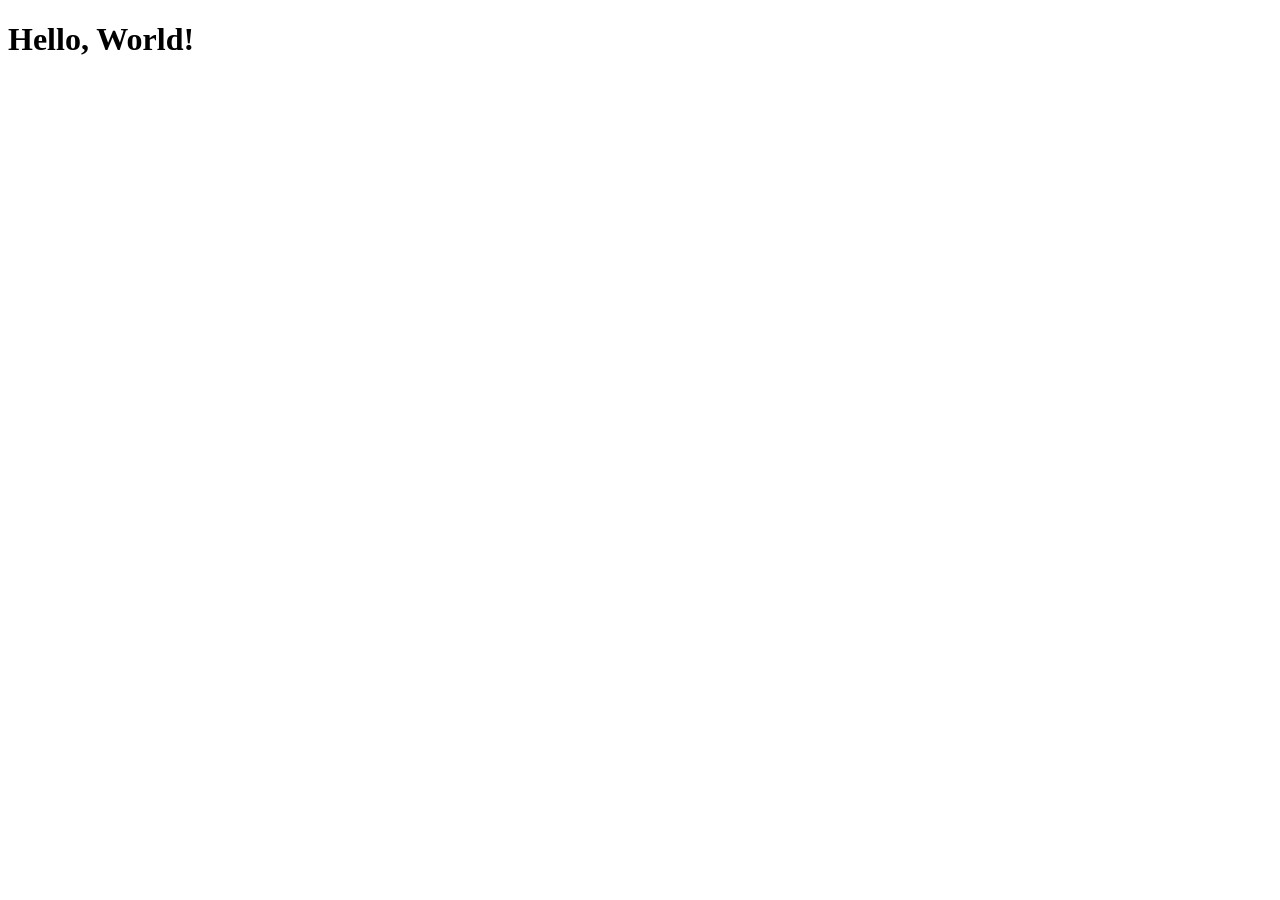
==== html/contact.html @ a5400f7d "init!!" ====
<!DOCTYPE html>
<html lang="en">
<head>
    <meta charset="UTF-8">
    <meta name="viewport" content="width=device-width, initial-scale=1.0">
    <meta http-equiv="X-UA-Compatible" content="ie=edge">
    <title>Document Title</title>
    <!-- Link external CSS files here -->
    <link rel="stylesheet" href="style.css">
</head>
<body>

    <!-- Visible website content goes here -->
    <h1>Hello, World!</h1>

    <!-- Link external JavaScript files here -->
    <script src="script.js"></script>
</body>
</html>
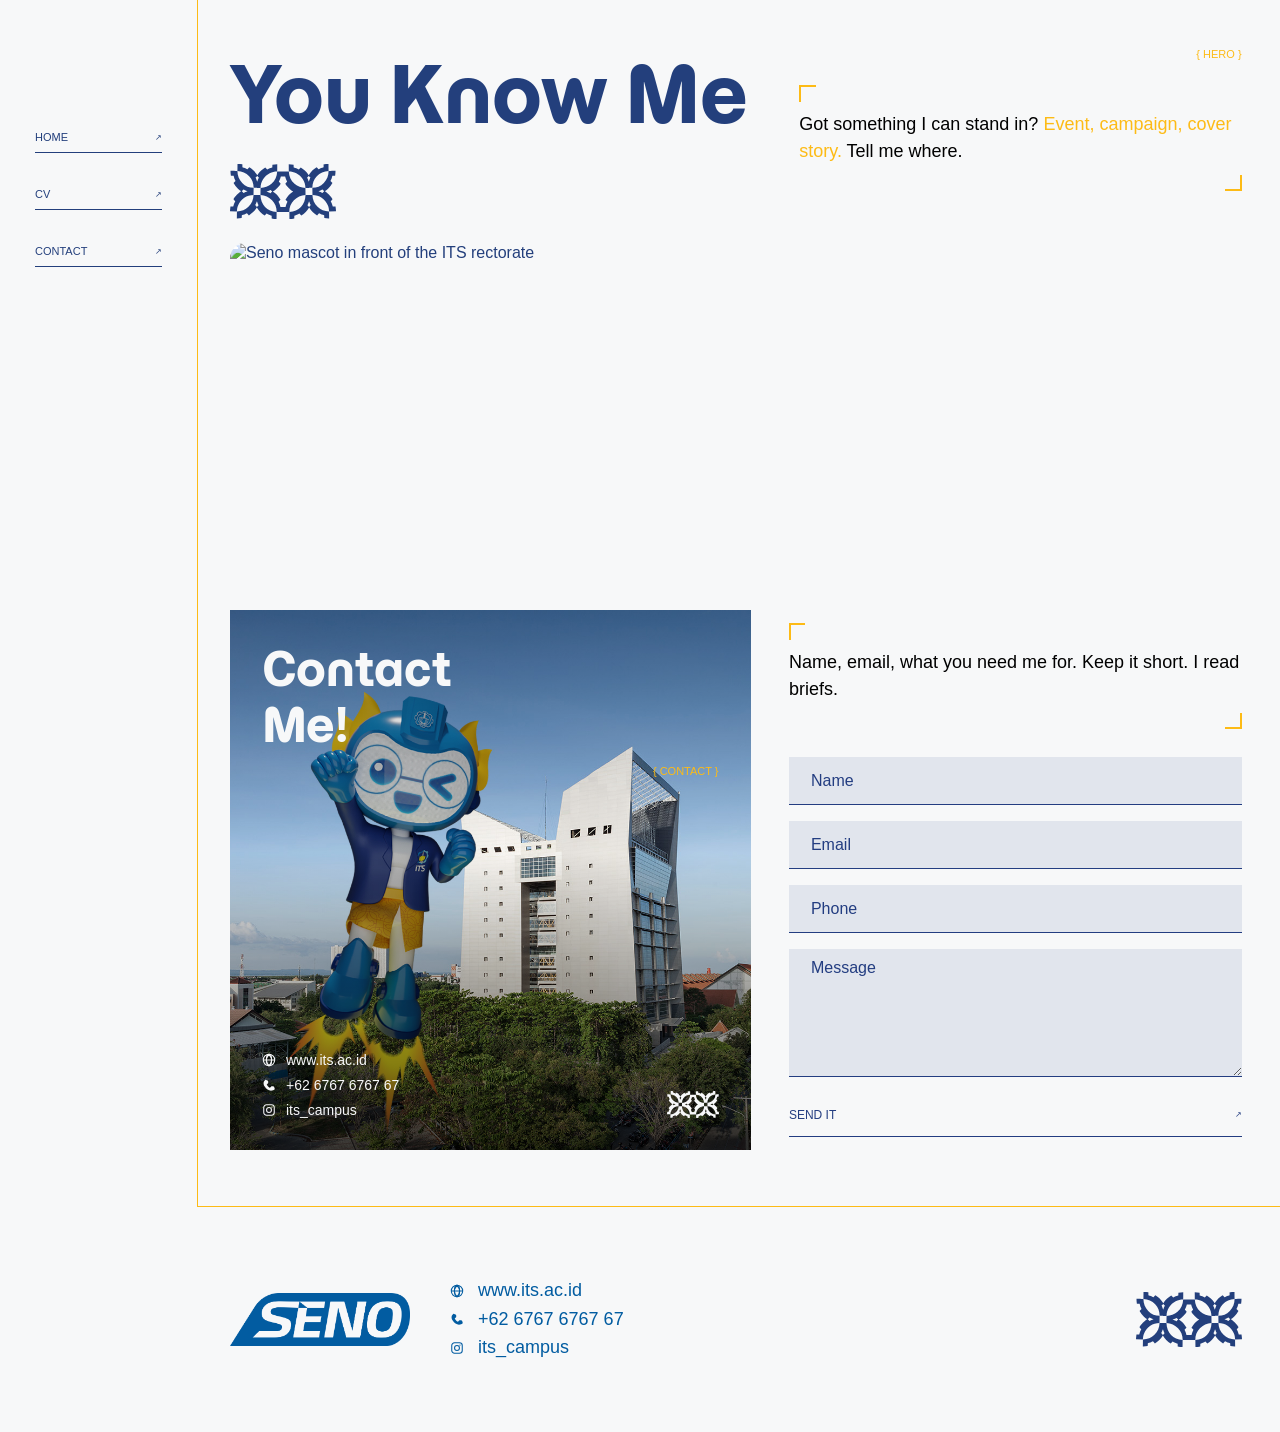
==== commit 2b7d44b7: "finish" ====
--- a/html/contact.html
+++ b/html/contact.html
@@ -3,17 +3,146 @@
 <head>
     <meta charset="UTF-8">
     <meta name="viewport" content="width=device-width, initial-scale=1.0">
-    <meta http-equiv="X-UA-Compatible" content="ie=edge">
-    <title>Document Title</title>
-    <!-- Link external CSS files here -->
-    <link rel="stylesheet" href="style.css">
+    <title>Contact | SENO</title>
+    <link rel="preconnect" href="https://fonts.googleapis.com">
+    <link rel="preconnect" href="https://fonts.gstatic.com" crossorigin>
+    <link href="https://fonts.googleapis.com/css2?family=Momo+Trust+Display&display=swap" rel="stylesheet">
+    <link rel="stylesheet" href="../css/contact.css">
 </head>
 <body>
+<nav class="side-nav" aria-label="Primary">
+    <a href="index.html">HOME</a>
+    <a href="cv.html">CV</a>
+    <a href="contact.html" aria-current="page">CONTACT</a>
+</nav>
+<div class="page">
+    <main>
+        <header class="hero">
+            <p class="section-tag">{ HERO }</p>
+            <h1 class="hero-title">You Know Me</h1>
+            <div class="quote">
+                <p>Got something I can stand in? <span class="accent">Event, campaign, cover story.</span> Tell me where.</p>
+            </div>
+            <div class="ornament ornament--hero" aria-hidden="true"></div>
+            <div class="hero-photo">
+                <img src="../asset/SENO w BG Rektorat.png" alt="Seno mascot in front of the ITS rectorate">
+            </div>
+        </header>
 
-    <!-- Visible website content goes here -->
-    <h1>Hello, World!</h1>
+        <section class="form-section" id="form">
+            <div class="form-visual">
+                <div class="form-photo">
+                    <img src="../asset/SENO w BG RC.jpg" alt="Seno mascot on the ITS campus">
+                </div>
+                <div class="form-photo-overlay" aria-hidden="true"></div>
+                <h2 class="form-title">Contact<br>Me!</h2>
+                <p class="form-tag">{ CONTACT }</p>
+                <ul class="form-contact">
+                    <li>
+                        <svg viewBox="0 0 16 16" aria-hidden="true"><circle cx="8" cy="8" r="6.5" fill="none" stroke="currentColor" stroke-width="1.2"/><ellipse cx="8" cy="8" rx="3" ry="6.5" fill="none" stroke="currentColor" stroke-width="1.2"/><path d="M1.5 8h13M8 1.5c2 2.4 3 4.4 3 6.5s-1 4.1-3 6.5C6 12.1 5 10.1 5 8s1-4.1 3-6.5z" fill="none" stroke="currentColor" stroke-width="1.2"/></svg>
+                        <a href="https://www.its.ac.id">www.its.ac.id</a>
+                    </li>
+                    <li>
+                        <svg viewBox="0 0 16 16" aria-hidden="true"><path d="M3.2 2.8c.3-.6.9-.8 1.5-.6l1.6.6c.5.2.8.7.8 1.2v1.4c0 .4-.2.8-.5 1L5.4 7.5c.8 1.6 2.1 2.9 3.7 3.7l1.1-1.2c.3-.3.7-.5 1.1-.5h1.4c.5 0 1 .3 1.2.8l.6 1.6c.2.6 0 1.2-.6 1.5l-1.2.6c-3.4 1.6-7.3-.4-9.6-4.2C1.2 7.3 1.6 3.8 3.2 2.8z" fill="currentColor"/></svg>
+                        <a href="tel:+626****6767">+62 6767 6767 67</a>
+                    </li>
+                    <li>
+                        <svg viewBox="0 0 16 16" aria-hidden="true"><rect x="2" y="2" width="12" height="12" rx="3.2" fill="none" stroke="currentColor" stroke-width="1.2"/><circle cx="8" cy="8" r="2.8" fill="none" stroke="currentColor" stroke-width="1.2"/><circle cx="11.4" cy="4.6" r="0.7" fill="currentColor"/></svg>
+                        <a href="https://instagram.com/its_campus">its_campus</a>
+                    </li>
+                </ul>
+                <img class="form-motif" src="../asset/Motif.svg" alt="">
+            </div>
+            <form class="contact-form" action="#" method="post">
+                <div class="form-quote">
+                    <p>Name, email, what you need me for. Keep it short. I read briefs.</p>
+                </div>
+                <label class="form-field form-field--name" for="name">
+                    <span class="field-label">Name</span>
+                    <input type="text" id="name" name="name" autocomplete="name" placeholder="Name" required>
+                </label>
+                <label class="form-field form-field--email" for="email">
+                    <span class="field-label">Email</span>
+                    <input type="email" id="email" name="email" autocomplete="email" placeholder="Email" required>
+                </label>
+                <label class="form-field form-field--phone" for="phone">
+                    <span class="field-label">Phone</span>
+                    <input type="tel" id="phone" name="phone" autocomplete="tel" placeholder="Phone">
+                </label>
+                <label class="form-field form-field--message" for="message">
+                    <span class="field-label">Message</span>
+                    <textarea id="message" name="message" rows="3" placeholder="Message"></textarea>
+                </label>
+                <button class="submit-btn" type="submit">SEND IT</button>
+            </form>
+        </section>
+    </main>
 
-    <!-- Link external JavaScript files here -->
-    <script src="script.js"></script>
+    <footer>
+        <img class="wordmark" src="../asset/Wordmark Satu Warna 3.png" alt="SENO">
+        <ul class="footer-contact">
+            <li>
+                <svg viewBox="0 0 16 16" aria-hidden="true"><circle cx="8" cy="8" r="6.5" fill="none" stroke="currentColor" stroke-width="1.2"/><ellipse cx="8" cy="8" rx="3" ry="6.5" fill="none" stroke="currentColor" stroke-width="1.2"/><path d="M1.5 8h13M8 1.5c2 2.4 3 4.4 3 6.5s-1 4.1-3 6.5C6 12.1 5 10.1 5 8s1-4.1 3-6.5z" fill="none" stroke="currentColor" stroke-width="1.2"/></svg>
+                <a href="https://www.its.ac.id">www.its.ac.id</a>
+            </li>
+            <li>
+                <svg viewBox="0 0 16 16" aria-hidden="true"><path d="M3.2 2.8c.3-.6.9-.8 1.5-.6l1.6.6c.5.2.8.7.8 1.2v1.4c0 .4-.2.8-.5 1L5.4 7.5c.8 1.6 2.1 2.9 3.7 3.7l1.1-1.2c.3-.3.7-.5 1.1-.5h1.4c.5 0 1 .3 1.2.8l.6 1.6c.2.6 0 1.2-.6 1.5l-1.2.6c-3.4 1.6-7.3-.4-9.6-4.2C1.2 7.3 1.6 3.8 3.2 2.8z" fill="currentColor"/></svg>
+                <a href="tel:+626****6767">+62 6767 6767 67</a>
+            </li>
+            <li>
+                <svg viewBox="0 0 16 16" aria-hidden="true"><rect x="2" y="2" width="12" height="12" rx="3.2" fill="none" stroke="currentColor" stroke-width="1.2"/><circle cx="8" cy="8" r="2.8" fill="none" stroke="currentColor" stroke-width="1.2"/><circle cx="11.4" cy="4.6" r="0.7" fill="currentColor"/></svg>
+                <a href="https://instagram.com/its_campus">its_campus</a>
+            </li>
+        </ul>
+        <div class="footer-motif" aria-hidden="true"></div>
+    </footer>
+</div>
+<script>
+    const nav = document.querySelector(".side-nav");
+    const page = document.querySelector(".page");
+    const footer = document.querySelector("footer");
+    const START = 123;
+    const FOOTER_PAD = 41;
+    const NAV_H = 30 * 3 + 27 * 2;
+
+    function apply(dy) {
+        nav.style.left = Math.max(12, page.getBoundingClientRect().left + 35) + "px";
+        nav.style.transform = "translate3d(0," + dy + "px,0)";
+    }
+
+    function measure() {
+        if (window.matchMedia("(max-width: 900px)").matches) {
+            nav.style.left = "";
+            nav.style.transform = "";
+            return;
+        }
+
+        const footerBox = footer.getBoundingClientRect();
+        const maxScroll = document.documentElement.scrollHeight - window.innerHeight;
+        const p = maxScroll > 0 ? window.scrollY / maxScroll : 0;
+        const dockDocY = footerBox.top + window.scrollY + FOOTER_PAD;
+        const travelViewY = START + (dockDocY - START) * p - window.scrollY;
+        const dockY = footerBox.top + FOOTER_PAD - START;
+        const navHeight = nav.offsetHeight || NAV_H;
+        const maxViewY = window.innerHeight - navHeight;
+        const approachY = Math.min(Math.max(travelViewY, 0), maxViewY);
+        const visibleFooter = window.innerHeight - footerBox.top;
+        let t = Math.max(0, Math.min(1, visibleFooter / (FOOTER_PAD + navHeight)));
+        t = t * t * (3 - 2 * t);
+        const viewY = approachY + (START + dockY - approachY) * t;
+        apply((t < 1 ? Math.min(viewY, maxViewY) : viewY) - START);
+    }
+
+    function loop() {
+        measure();
+        requestAnimationFrame(loop);
+    }
+
+    measure();
+    requestAnimationFrame(loop);
+    addEventListener("scroll", measure, { passive: true });
+    addEventListener("resize", measure);
+    addEventListener("load", measure);
+</script>
 </body>
 </html>
--- a/css/contact.css
+++ b/css/contact.css
@@ -0,0 +1,748 @@
+*,
+*::before,
+*::after {
+  box-sizing: border-box;
+  margin: 0;
+  padding: 0;
+}
+
+html,
+body {
+  background: #f7f8f9;
+  overflow-x: visible;
+}
+
+body {
+  color: #233f7c;
+  font-family: "Google Sans", Inter, "Segoe UI", sans-serif;
+  line-height: 1.2;
+}
+
+.page {
+  position: relative;
+  width: 1440px;
+  max-width: 100%;
+  margin: 0 auto;
+}
+
+img {
+  display: block;
+  max-width: 100%;
+}
+
+a {
+  color: inherit;
+  text-decoration: none;
+}
+
+.side-nav {
+  position: fixed;
+  left: 35px;
+  top: 123px;
+  z-index: 9999;
+  display: flex;
+  flex-direction: column;
+  gap: 27px;
+  width: 127px;
+  overflow: visible;
+  pointer-events: auto;
+}
+
+.side-nav a {
+  display: flex;
+  align-items: center;
+  justify-content: space-between;
+  height: 30px;
+  color: #233f7c;
+  font-size: 11px;
+  font-weight: 400;
+  line-height: 1.2;
+  text-decoration: none;
+  border-bottom: 1px solid #233f7c;
+  transition: color 0.2s ease, border-color 0.2s ease;
+}
+
+.side-nav a::after {
+  content: "↗";
+  font-size: 8px;
+  line-height: 1;
+}
+
+.side-nav a:hover,
+.side-nav a:focus-visible {
+  color: #127bbe;
+  border-bottom-color: #fdbb16;
+}
+
+.side-nav a:active {
+  color: #fdbb16;
+}
+
+main,
+footer {
+  position: relative;
+  z-index: 0;
+}
+
+main::before {
+  content: "";
+  position: absolute;
+  top: 0;
+  bottom: 0;
+  left: 0;
+  width: 198px;
+  background: #f7f8f9;
+  border-right: 1px solid #fdbb16;
+  z-index: 10;
+  pointer-events: none;
+}
+
+.accent {
+  color: #fdbb16;
+}
+
+/* ---------- Hero (Figma 19:9636) ---------- */
+
+.hero {
+  position: relative;
+  height: 848px;
+  min-height: 848px;
+}
+
+.hero .section-tag {
+  position: absolute;
+  left: 1257px;
+  top: 67px;
+  width: 85px;
+  margin: 0;
+  color: #fdbb16;
+  font-size: 11px;
+  line-height: 1.2;
+  text-align: center;
+  z-index: 11;
+}
+
+.hero-title {
+  position: absolute;
+  left: 304px;
+  top: 67px;
+  width: 513px;
+  margin: 0;
+  color: #233f7c;
+  font-family: "Momo Trust Display", Georgia, serif;
+  font-size: 92px;
+  font-weight: 400;
+  line-height: 1.2;
+}
+
+.quote {
+  position: absolute;
+  left: 985px;
+  top: 173px;
+  width: 365px;
+  height: 103px;
+  box-sizing: border-box;
+}
+
+.quote p {
+  margin: 26px 0 0;
+  color: #000;
+  font-size: 18px;
+  line-height: 1.2;
+  text-align: justify;
+}
+
+.quote::before,
+.quote::after,
+.form-quote::before,
+.form-quote::after {
+  content: "";
+  position: absolute;
+  width: 16.5px;
+  height: 16.5px;
+  border: 2px solid #fdbb16;
+}
+
+.quote::before,
+.form-quote::before {
+  top: 0;
+  left: 0;
+  border-right: 0;
+  border-bottom: 0;
+}
+
+.quote::after,
+.form-quote::after {
+  right: 0;
+  bottom: 0;
+  border-left: 0;
+  border-top: 0;
+}
+
+.ornament--hero {
+  position: absolute;
+  left: 304px;
+  top: 369px;
+  width: 106px;
+  height: 55px;
+  background-color: #233f7c;
+  -webkit-mask: url("../asset/Motif.svg") center / contain no-repeat;
+  mask: url("../asset/Motif.svg") center / contain no-repeat;
+}
+
+.hero-photo {
+  position: absolute;
+  left: 304px;
+  top: 465px;
+  width: 1046px;
+  height: 297px;
+  border-radius: 15px;
+  overflow: hidden;
+}
+
+.hero-photo img {
+  position: absolute;
+  left: 0;
+  top: -43.91%;
+  width: 100%;
+  height: 198.11%;
+  max-width: none;
+  object-fit: cover;
+}
+
+/* ---------- Form (Figma 19:9669) ---------- */
+
+.form-section {
+  position: relative;
+  height: 620px;
+  min-height: 620px;
+  background: #f7f8f9;
+}
+
+.form-visual {
+  position: absolute;
+  left: 197px;
+  top: 0;
+  width: 618px;
+  height: 620px;
+  overflow: visible;
+}
+
+.form-photo {
+  position: absolute;
+  inset: 0;
+  overflow: hidden;
+}
+
+.form-photo img {
+  position: absolute;
+  left: -6.63%;
+  top: 0;
+  width: 175.92%;
+  height: 131.4%;
+  max-width: none;
+  object-fit: cover;
+  object-position: 70% 20%;
+}
+
+.form-photo-overlay {
+  position: absolute;
+  inset: 0;
+  background: rgba(0, 0, 0, 0.2);
+  pointer-events: none;
+}
+
+.form-title {
+  position: absolute;
+  left: 85px;
+  top: 27px;
+  width: 405px;
+  margin: 0;
+  color: #f7f8f9;
+  font-family: "Momo Trust Display", Georgia, serif;
+  font-size: 69px;
+  font-weight: 400;
+  line-height: 1.2;
+  z-index: 2;
+}
+
+.form-tag {
+  position: absolute;
+  left: 534px;
+  top: 112px;
+  width: 85px;
+  margin: 0;
+  color: #fdbb16;
+  font-size: 11px;
+  line-height: 1.2;
+  text-align: center;
+  z-index: 2;
+}
+
+.form-contact {
+  position: absolute;
+  left: 164px;
+  top: 509px;
+  z-index: 2;
+  display: flex;
+  flex-direction: column;
+  gap: 7px;
+  list-style: none;
+}
+
+.form-contact li {
+  display: flex;
+  align-items: center;
+  gap: 14px;
+  color: #f7f8f9;
+  font-size: 18px;
+  line-height: 1.2;
+}
+
+.form-contact svg {
+  width: 14px;
+  height: 14px;
+  flex-shrink: 0;
+}
+
+.form-contact a {
+  color: inherit;
+  text-decoration: none;
+  transition: color 0.2s ease;
+}
+
+.form-contact a:hover,
+.form-contact a:focus-visible {
+  color: #fdbb16;
+}
+
+.form-motif {
+  position: absolute;
+  left: 448px;
+  top: 533px;
+  width: 106px;
+  height: 55px;
+  z-index: 2;
+  pointer-events: none;
+}
+
+.contact-form {
+  position: absolute;
+  left: 923px;
+  top: 0;
+  width: 427px;
+  height: 620px;
+}
+
+.form-quote {
+  position: absolute;
+  left: 0;
+  top: 94px;
+  width: 427px;
+  height: 103px;
+  margin: 0;
+}
+
+.form-quote p {
+  margin: 26px 0 0;
+  color: #000;
+  font-size: 18px;
+  line-height: 1.2;
+  text-align: justify;
+}
+
+.form-field {
+  position: absolute;
+  left: 0;
+  display: block;
+  width: 427px;
+  height: 41px;
+  background: rgba(35, 61, 129, 0.1);
+  color: #233d81;
+}
+
+/* Keep an accessible label after the placeholder disappears during typing. */
+.field-label {
+  position: absolute;
+  width: 1px;
+  height: 1px;
+  overflow: hidden;
+  clip-path: inset(50%);
+  white-space: nowrap;
+}
+
+.form-field--name {
+  top: 275px;
+}
+
+.form-field--email {
+  top: 322px;
+}
+
+.form-field--phone {
+  top: 369px;
+}
+
+.form-field--message {
+  top: 416px;
+  height: 77px;
+}
+
+.form-field input,
+.form-field textarea {
+  display: block;
+  width: 100%;
+  height: 100%;
+  min-width: 0;
+  padding: 8px 22px;
+  border: 0;
+  border-bottom: 1px solid #233d81;
+  border-radius: 0;
+  background: transparent;
+  color: #233d81;
+  font-family: inherit;
+  font-size: 16px;
+  line-height: 1.4;
+  resize: none;
+}
+
+.form-field input::placeholder,
+.form-field textarea::placeholder { color: #233d81; opacity: 1; }
+
+.form-field input:focus-visible,
+.form-field textarea:focus-visible {
+  outline: 2px solid #fdbb16;
+  outline-offset: 2px;
+}
+
+.form-field input:hover,
+.form-field textarea:hover,
+.form-field input:focus-visible,
+.form-field textarea:focus-visible {
+  border-bottom-color: #fdbb16;
+}
+
+.submit-btn {
+  position: absolute;
+  left: 0;
+  top: 530px;
+  display: flex;
+  align-items: center;
+  justify-content: space-between;
+  width: 427px;
+  height: 30px;
+  padding: 0;
+  border: 0;
+  border-bottom: 1px solid #233d81;
+  background: transparent;
+  color: #233d81;
+  font-family: inherit;
+  font-size: 11px;
+  line-height: 1.2;
+  cursor: pointer;
+  transition: color 0.2s ease, border-color 0.2s ease;
+}
+
+.submit-btn::after {
+  content: "↗";
+  font-size: 8px;
+}
+
+.submit-btn:hover,
+.submit-btn:focus-visible {
+  color: #fdbb16;
+  border-bottom-color: #fdbb16;
+}
+
+/* ---------- Footer (same as HOME) ---------- */
+
+footer {
+  position: relative;
+  min-height: 226px;
+  background: #f7f8f9;
+}
+
+footer::before {
+  content: "";
+  position: absolute;
+  top: 0;
+  left: 197px;
+  right: 0;
+  height: 1px;
+  background: #fdbb16;
+}
+
+.wordmark {
+  position: absolute;
+  left: 282px;
+  top: 82px;
+  width: 213px;
+  height: 62px;
+  object-fit: contain;
+}
+
+.footer-contact {
+  position: absolute;
+  left: 624px;
+  top: 73px;
+  display: flex;
+  flex-direction: column;
+  gap: 7px;
+  list-style: none;
+}
+
+.footer-contact li {
+  display: flex;
+  align-items: center;
+  gap: 14px;
+  color: #025ca1;
+  font-size: 18px;
+  line-height: 1.2;
+}
+
+.footer-contact svg {
+  width: 14px;
+  height: 14px;
+  flex-shrink: 0;
+}
+
+.footer-contact a {
+  color: inherit;
+  text-decoration: none;
+  transition: color 0.2s ease;
+}
+
+.footer-contact a:hover,
+.footer-contact a:focus-visible {
+  color: #fdbb16;
+}
+
+.footer-motif {
+  position: absolute;
+  left: 1243px;
+  top: 163px;
+  width: 106px;
+  height: 63px;
+  background-color: #233f7c;
+  -webkit-mask: url("../asset/Motif.svg") center / contain no-repeat;
+  mask: url("../asset/Motif.svg") center / contain no-repeat;
+}
+
+/* Fluid layout below the 1440px Figma artboard; desktop artwork stays intact. */
+@media (max-width: 1439px) {
+  .page {
+    --gutter: clamp(20px, 3vw, 48px);
+    --content-inset: 230px;
+    width: 100%;
+    display: block;
+    padding: 0;
+    overflow: visible;
+  }
+
+  main::before {
+    left: 0;
+    width: 198px;
+  }
+
+  footer {
+    display: flex;
+    flex-wrap: wrap;
+    align-items: center;
+    gap: 24px 40px;
+    min-height: 226px;
+    margin: 0;
+    padding: 41px var(--gutter) 41px var(--content-inset);
+  }
+
+  footer::before { left: 197px; }
+
+  .wordmark,
+  .footer-contact,
+  .footer-motif {
+    position: static;
+    inset: auto;
+    margin: 0;
+  }
+
+  .wordmark { width: 180px; height: auto; }
+  .footer-contact { min-width: 0; }
+  .footer-contact a { overflow-wrap: anywhere; }
+  .footer-motif { margin-left: auto; flex-shrink: 0; }
+
+  .hero {
+    display: grid;
+    grid-template-columns: minmax(0, 1.2fr) minmax(0, 1fr);
+    grid-template-areas: "title tag" "title quote" "motif quote" "photo photo";
+    gap: 24px clamp(24px, 3vw, 48px);
+    height: auto;
+    min-height: 0;
+    padding: 48px var(--gutter) 56px var(--content-inset);
+  }
+
+  .hero .section-tag,
+  .hero-title,
+  .hero .quote,
+  .ornament--hero,
+  .hero-photo {
+    position: relative;
+    inset: auto;
+    width: auto;
+    min-width: 0;
+    max-width: 100%;
+    height: auto;
+    margin: 0;
+  }
+
+  .hero .section-tag { grid-area: tag; justify-self: end; }
+  .hero-title { grid-area: title; font-size: clamp(40px, 6vw, 80px); }
+  .hero .quote { grid-area: quote; align-self: start; }
+  .ornament--hero { grid-area: motif; width: 106px; height: 55px; }
+  .hero-photo { grid-area: photo; width: 100%; aspect-ratio: 1046 / 297; }
+  .hero-photo img { inset: 0; width: 100%; height: 100%; object-fit: cover; object-position: center 40%; }
+
+  .hero .quote,
+  .form-quote { padding: 26px 0; }
+  .hero .quote p,
+  .form-quote p { margin: 0; line-height: 1.5; text-align: left; }
+
+  .form-section {
+    display: grid;
+    grid-template-columns: minmax(0, 1.15fr) minmax(0, 1fr);
+    gap: clamp(24px, 3vw, 48px);
+    align-items: center;
+    height: auto;
+    min-height: 0;
+    padding: 24px var(--gutter) 56px var(--content-inset);
+  }
+
+  .form-visual {
+    position: relative;
+    inset: auto;
+    display: grid;
+    grid-template-columns: minmax(0, 1fr) auto;
+    grid-template-rows: auto auto minmax(180px, 1fr) auto;
+    gap: 12px;
+    min-width: 0;
+    width: 100%;
+    height: auto;
+    min-height: 540px;
+    padding: clamp(20px, 2.5vw, 32px);
+    overflow: visible;
+  }
+
+  .form-photo img {
+    inset: 0;
+    width: 100%;
+    height: 100%;
+    object-fit: cover;
+    object-position: 25% center;
+  }
+
+  .form-photo-overlay {
+    background: linear-gradient(180deg, rgba(0, 0, 0, .25), transparent 45%, rgba(0, 0, 0, .65));
+  }
+
+  .form-title,
+  .form-tag,
+  .form-contact,
+  .form-motif {
+    position: relative;
+    inset: auto;
+    width: auto;
+    height: auto;
+    margin: 0;
+    min-width: 0;
+  }
+
+  .form-title { grid-area: 1 / 1 / 2 / -1; font-size: clamp(32px, 3.6vw, 52px); }
+  .form-tag { grid-area: 2 / 1 / 3 / -1; justify-self: end; }
+  .form-contact { grid-area: 4 / 1; gap: 8px; }
+  .form-contact li { font-size: 14px; gap: 10px; }
+  .form-contact a { overflow-wrap: anywhere; }
+  .form-motif { grid-area: 4 / 2; align-self: end; width: 52px; }
+
+  .contact-form {
+    position: static;
+    inset: auto;
+    display: flex;
+    flex-direction: column;
+    gap: 16px;
+    min-width: 0;
+    width: 100%;
+    height: auto;
+  }
+
+  .form-quote,
+  .form-field,
+  .submit-btn {
+    position: relative;
+    inset: auto;
+    width: 100%;
+    max-width: 100%;
+    height: auto;
+    margin: 0;
+  }
+
+  .form-quote { margin-bottom: 12px; }
+  .form-field input { min-height: 48px; }
+  .form-field textarea { min-height: 128px; resize: vertical; }
+  .submit-btn { min-height: 44px; font-size: 12px; }
+}
+
+@media (max-width: 900px) {
+  html { scroll-padding-top: 85px; }
+
+  .page {
+    --content-inset: var(--gutter);
+    padding-top: 65px;
+  }
+
+  main::before { display: none; }
+
+  .side-nav {
+    top: 0;
+    left: 0;
+    width: 100%;
+    min-height: 65px;
+    flex-direction: row;
+    justify-content: center;
+    gap: 12px;
+    padding: 10px 16px;
+    background: #f7f8f9;
+    border-bottom: 1px solid #fdbb16;
+  }
+
+  .side-nav a {
+    flex: 1;
+    min-width: 0;
+    height: 44px;
+    justify-content: center;
+    gap: 6px;
+    font-size: 12px;
+  }
+
+  footer::before { left: var(--gutter); }
+}
+
+@media (max-width: 600px) {
+  .page { --gutter: 20px; }
+  footer { align-items: flex-start; gap: 24px; }
+  .footer-contact { flex-basis: 100%; }
+  .footer-contact li { font-size: 16px; }
+  .footer-motif { margin-left: 0; }
+}
+
+@media (max-width: 700px) {
+  .hero {
+    grid-template-columns: minmax(0, 1fr);
+    grid-template-areas: "tag" "title" "quote" "motif" "photo";
+    padding-top: 32px;
+  }
+  .hero .section-tag { justify-self: start; }
+  .hero-title { font-size: clamp(40px, 10vw, 64px); }
+  .hero-photo { aspect-ratio: 16 / 9; }
+  .hero .quote p,
+  .form-quote p { font-size: 16px; }
+  .form-section { grid-template-columns: minmax(0, 1fr); gap: 32px; }
+  .form-visual { min-height: 480px; }
+}
